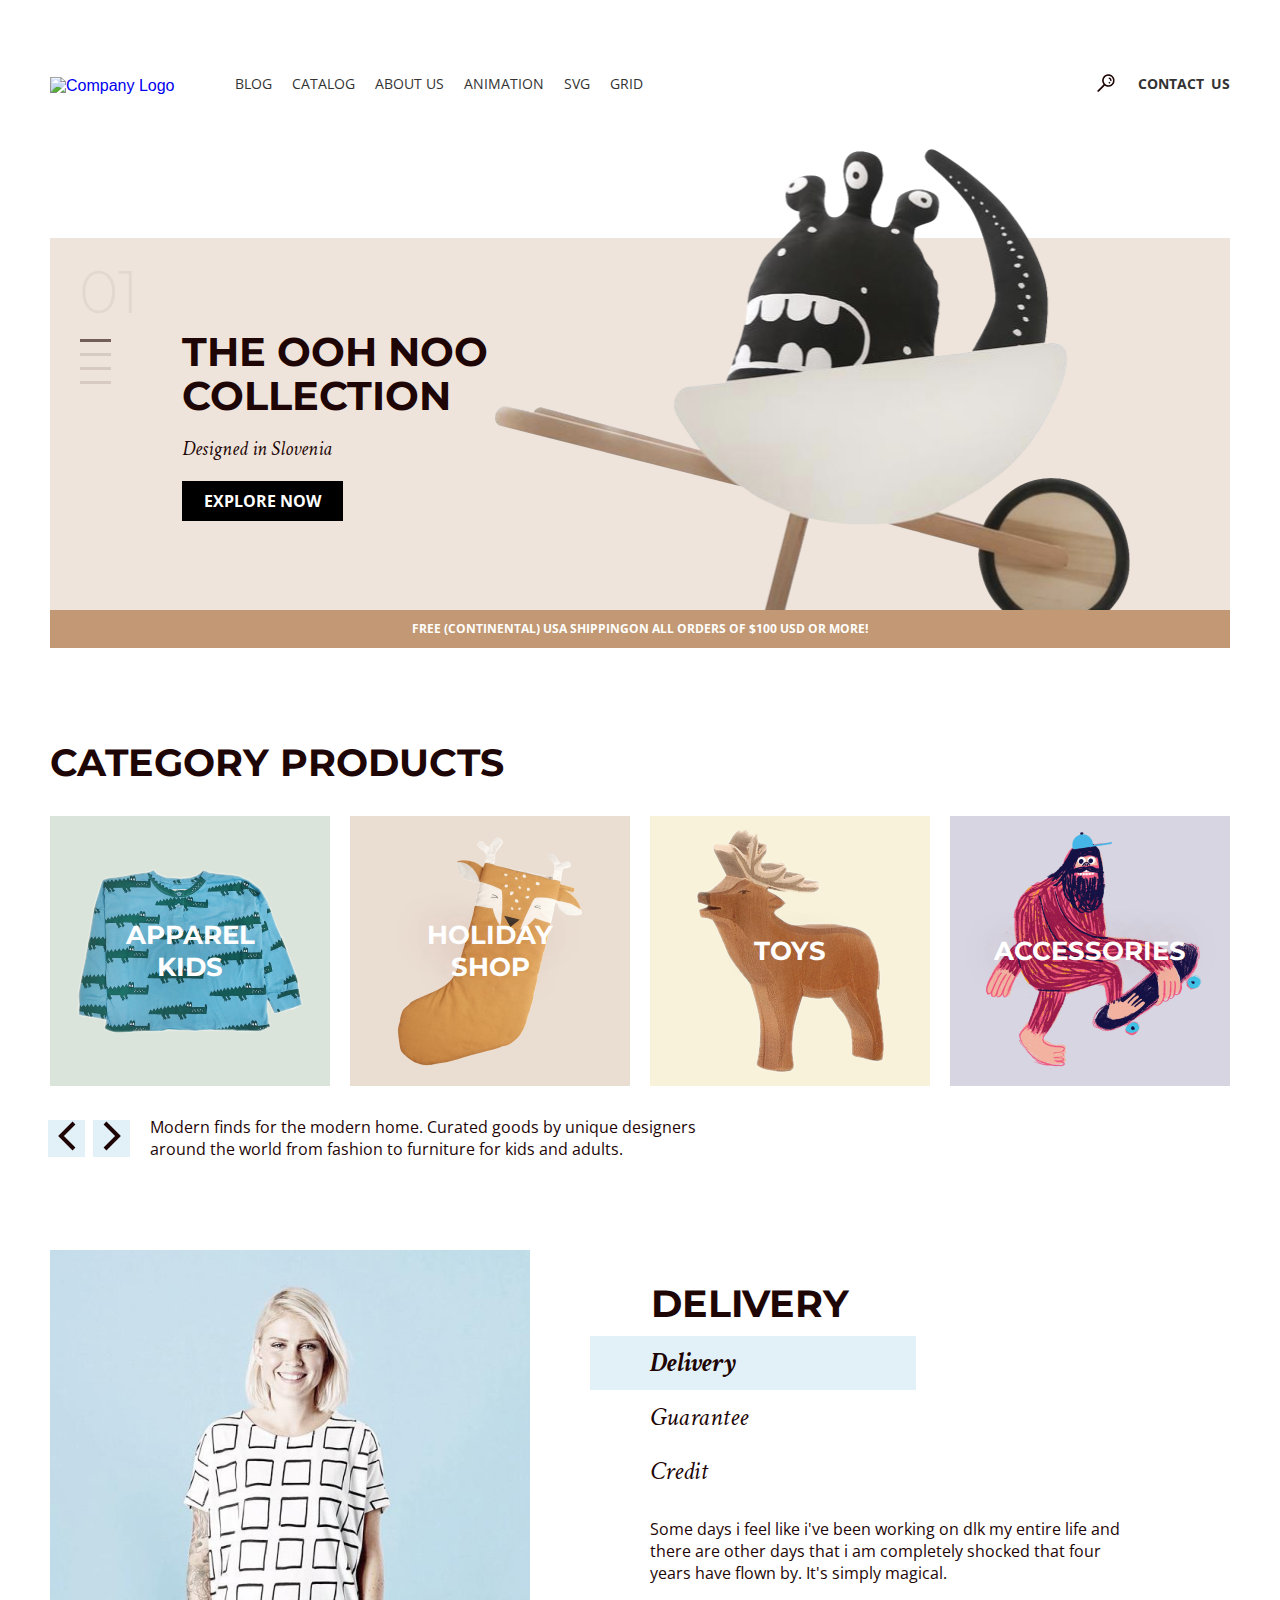
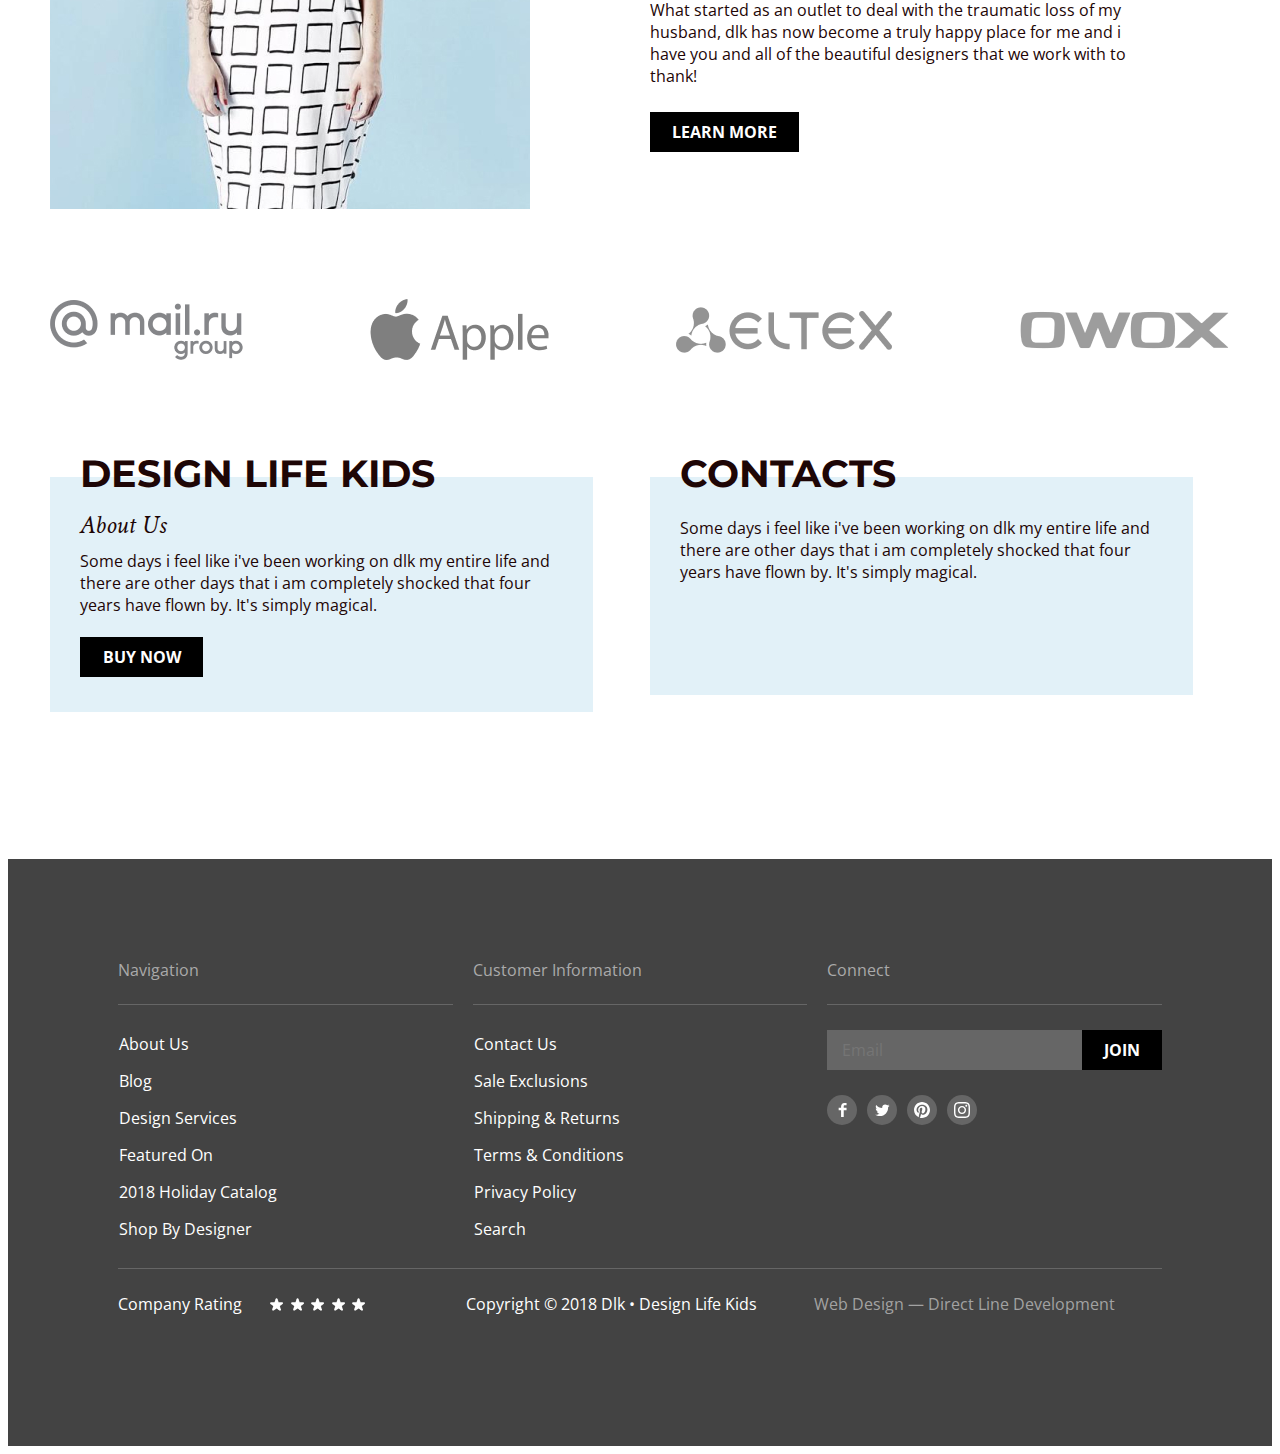
==== index.html @ 20ce5812 "online" ====
<!DOCTYPE html>
<html lang="en">
  <head>
    <meta charset="UTF-8" />
    <meta name="viewport" content="width=device-width, initial-scale=1.0" />
    <link
      href="https://fonts.googleapis.com/css2?family=Crimson+Text:ital,wght@1,400;1,700&family=Montserrat:wght@300;700&family=Open+Sans:wght@400;700&family=Roboto&display=swap"
      rel="stylesheet"
    />
    <link
      rel="stylesheet"
      href="https://necolas.github.io/normalize.css/8.0.1/normalize.css"
    />
    <link rel="stylesheet" href="./common.css" />
    <link rel="stylesheet" href="./style.css" />
    <!-- <link rel="shortcut icon" href="./static/images/favicon.ico" /> -->
    <title>Home</title>
  </head>
  <body>
    <header class="header container">
  <a class="header__logo" href="index.html" aria-label="Company Logo">
      <object type="image/svg+xml" data="images/cat.svg">
        <img src="./static/images/logo.svg" alt="Company Logo">
      </object>
  </a>
  <nav class="header__nav">
    <ul class="header__nav__list">
      <li class="header__list-item">
  <a
    class="header__link @@class"
    href="./pages/blog/index.html"
  >
    blog
  </a>
</li> 
      <li class="header__list-item">
  <a
    class="header__link @@class"
    href="./pages/catalog/index.html"
  >
    catalog
  </a>
</li>
      <li class="header__list-item">
  <a
    class="header__link @@class"
    href="#"
  >
    about us
  </a>
</li>
      <li class="header__list-item">
  <a
    class="header__link @@class"
    href="./pages/animation-scene/index.html"
  >
    animation
  </a>
</li>
      <li class="header__list-item">
  <a
    class="header__link @@class"
    href="./pages/svg-animation/index.html"
  >
    svg
  </a>
</li>
      <li class="header__list-item">
  <a
    class="header__link @@class"
    href="./pages/grid"
  >
    grid
  </a>
</li>
    </ul>
  </nav>  
  <button class="button button_transparent header__link header__burger-button button-open-menu_js">menu</button>
  <div class="mobile-menu">
  <div class="mobile-menu__inner">
  <ul class="mobile-menu__head-list">
    <li class="mobile-menu__head-list__item">
      <a class="mobile-menu__logo" href="./index.html" aria-label="Company Logo">
        <svg width="42" height="22" viewBox="0 0 42 22" fill="none" xmlns="http://www.w3.org/2000/svg">
          <path fill-rule="evenodd" clip-rule="evenodd" d="M0 0H7.60744C13.0705 0 16.9704 5.234 16.9704 10.1689V11.7333C16.9704 16.6681 13.0705 21.9022 7.60744 21.9022H0V0ZM15.8001 10.1689C15.8001 5.71711 12.271 1.17333 7.60744 1.17333H1.17037V20.7289H7.60744C12.271 20.7289 15.8001 16.1851 15.8001 11.7333V10.1689Z" fill="#1E0606"/>
          <path d="M19.5063 0H20.6766V20.8267H26.9186V22H19.5063V0Z" fill="#1E0606"/>
          <path d="M28.4791 0V21.9022H29.6495V11.5852L29.9368 11.2972L40.3571 21.9022H42L30.7644 10.4675L41.2055 0H39.5504L29.6495 9.92589V0H28.4791Z" fill="#1E0606"/>
          </svg>
      </a>
    </li>
      <li class="mobile-menu__head-list__item">
      <button class="button button_transparent mobile-menu__button_search" aria-label="Search" >
        <svg width="13" height="13" viewBox="0 0 13 13" fill="none" xmlns="http://www.w3.org/2000/svg">
          <path d="M8.4678 0C5.9598 0 3.92113 2.068 3.92113 4.59067C3.92113 5.66133 4.2878 6.62934 4.88914 7.42134L0.577137 11.7773C0.327803 12.0413 0.327803 12.452 0.577137 12.7013C0.709137 12.8333 0.870471 12.892 1.0318 12.892C1.2078 12.892 1.36913 12.8333 1.50113 12.7013L5.81314 8.33067C6.56114 8.87334 7.47047 9.18134 8.45314 9.18134C10.9611 9.18134 12.9998 7.11334 12.9998 4.59067C13.0145 2.05333 10.9758 0 8.4678 0ZM8.4678 8.02267C6.60513 8.02267 5.09447 6.48267 5.09447 4.59067C5.09447 2.69867 6.60513 1.15867 8.4678 1.15867C10.3305 1.15867 11.8411 2.69867 11.8411 4.59067C11.8411 6.48267 10.3305 8.02267 8.4678 8.02267ZM10.7411 4.64934C10.7118 4.89867 10.4918 5.08934 10.2425 5.08934C10.2131 5.08934 10.1985 5.08934 10.1691 5.08934C9.89047 5.04534 9.6998 4.796 9.72914 4.51733C9.8318 3.75467 8.98114 3.35867 8.93714 3.344C8.6878 3.22667 8.57047 2.91867 8.6878 2.66934C8.80513 2.42 9.09847 2.30267 9.36247 2.40534C9.42113 2.42 10.9465 3.124 10.7411 4.64934ZM9.67047 5.764C9.77314 5.86667 9.84647 6.02801 9.84647 6.17467C9.84647 6.33601 9.7878 6.48267 9.67047 6.58534C9.5678 6.68801 9.40647 6.76134 9.2598 6.76134C9.11314 6.76134 8.9518 6.70267 8.84914 6.58534C8.74647 6.48267 8.67314 6.32134 8.67314 6.17467C8.67314 6.02801 8.7318 5.86667 8.84914 5.764C8.9518 5.66133 9.11314 5.58801 9.2598 5.58801C9.40647 5.58801 9.55314 5.64667 9.67047 5.764Z" fill="#1E0606"/>
          </svg>
      </button>
    </li>
    </ul>
      <ul class="mobile-menu__nav-list">
        <li class="mobile-menu__nav-list__item">
          <a href="./pages/blog/index.html" class="mobile-menu__link">Blog</a>
        </li>
        <li class="mobile-menu__nav-list__item">
          <a href="./pages/catalog/index.html" class="mobile-menu__link">Catalog</a>
        </li>
        <li class="mobile-menu__nav-list__item">
          <a href="#" class="mobile-menu__link">About us</a>
        </li>
        <li class="mobile-menu__nav-list__item">
          <a href="./pages/animation-scene/index.html" class="mobile-menu__link">Animation</a>
        </li>
        <li class="mobile-menu__nav-list__item">
          <a href="./pages/svg-animation/index.html" class="mobile-menu__link">Svg</a>
        </li>
        <li class="mobile-menu__nav-list__item">
          <a href="./pages/grid/index.html" class="mobile-menu__link">Grid</a>
        </li>
        <li class="mobile-menu__nav-list__item">
          <a href="./pages/contact-us/index.html" class="mobile-menu__link mobile-menu__link_bold">Contact Us</a>
        </li>
      </ul>
      <button
    class="button button_transparent mobile-menu__button-close-menu button-close-menu_js"
  >
    <svg
      width="16"
      height="16"
      viewBox="0 0 16 16"
      fill="none"
      xmlns="http://www.w3.org/2000/svg"
    >
      <path
        fill-rule="evenodd"
        clip-rule="evenodd"
        d="M0.707105 0L0 0.707105L7.07111 7.77821L4.6869e-05 14.8493L0.707151 15.5564L7.77821 8.48532L14.8492 15.5563L15.5563 14.8492L8.48532 7.77821L15.5563 0.707178L14.8492 7.33696e-05L7.77821 7.07111L0.707105 0Z"
        fill="#1E0606"
      />
    </svg>
  </button>
  </div>
</div>

  <ul class="header__contacts">
    <li class="header__list-item">
      <button class="button button_transparent header__button_search" aria-label="Search" >
        <img src="./static/images/search.png" alt="Search"/>
      </button>
    </li>
    <li class="header__list-item">
  <a
    class="header__link header__link_last"
    href="/pages/contact-us"
  >
    contact us
  </a>
</li>
  </ul>
</header>

    <main>
      <section class="poster">
    <div class="container">
      <div class="poster__content">
        <div class="poster__useful">
          <h1 class="poster__useful__title">
            THE OOH NOO COLLECTION
          </h1>
          <p class="poster__useful__text">Designed in Slovenia</p>
          


  <button class="button poster__useful__button button-open_js" value="explore now">explore now</button>





        </div>
        <div class="poster__switch">
          <h2 class="poster__switch__title">
            01
          </h2>
          <ul class="poster__switch__list">
            <li class="poster__switch__list-item">
  <button
    class="poster__switch__button poster__switch__button_active"
    aria-label="First poster"
  ></button>
</li>

            <li class="poster__switch__list-item">
  <button
    class="poster__switch__button @@class"
    aria-label="Second poster"
  ></button>
</li>

            <li class="poster__switch__list-item">
  <button
    class="poster__switch__button @@class"
    aria-label="Third poster"
  ></button>
</li>

            <li class="poster__switch__list-item">
  <button
    class="poster__switch__button @@class"
    aria-label="Fourth poster"
  ></button>
</li>

          </ul>
        </div>
        <picture class="poster__img-transparent">
          <source srcset="./static/images/poster-desktop.png, ./static/images/poster-desktop_2x.png 2x"
                  media="(min-width: 1024px)">
          <source srcset="./static/images/poster-tablet.png"
                  media="(min-width: 580px) and (max-width: 1023px)">
          <source srcset="./static/images/poster-mobile.png"
                  media="(max-width: 579px)">
          <img src="./static/images/poster-desktop.png"
          alt="THE OOH NOO COLLECTION"
          width="635"
          height="461"
          class="poster__img-transparent">
        </picture>
        </div>
    </div>
    <div class="container">
      <div class="poster__bottom">
        <p class="poster__bottom__text">
          FREE (CONTINENTAL) USA SHIPPINGON ALL ORDERS OF $100 USD OR MORE!
        </p>
      </div>
    </div>
  </section>
      <section class="category container">
        <h2 class="category__title">CATEGORY PRODUCTS</h2>
        <div class="category__list-wrapper">
          <ul class="category__list">
            <li class="category__card">
    <a class="category__card__link" href="#1">
      <picture>
        <source srcset="./static/images/apparel-kids.png, ./static/images/apparel-kids_2x.png 2x" media="(min-width: 1024px)">
          <source srcset="./static/images/apparel-kids-tablet.png" media="(min-width: 465px) and (max-width: 1023px)">
          <source srcset="./static/images/apparel-kids-mobile.png" media="(max-width: 464px)">
        <img
          class="category__card__img"
          src="./static/images/apparel-kids.png"
          alt="apparel kids"
          width="280"
          height="270"
        />
      </picture>
      <h3 class="category__card__name">apparel kids</h3>
    </a>
  </li>
            <li class="category__card">
    <a class="category__card__link" href="#2">
      <picture>
        <source srcset="./static/images/holiday-shop.png, ./static/images/holiday-shop_2x.png 2x" media="(min-width: 1024px)">
          <source srcset="./static/images/holiday-shop-tablet.png" media="(min-width: 465px) and (max-width: 1023px)">
          <source srcset="./static/images/holiday-shop-mobile.png" media="(max-width: 464px)">
        <img
          class="category__card__img"
          src="./static/images/holiday-shop.png"
          alt="holiday shop"
          width="280"
          height="270"
        />
      </picture>
      <h3 class="category__card__name">holiday shop</h3>
    </a>
  </li>
            <li class="category__card">
    <a class="category__card__link" href="/pages/toys/">
      <picture>
        <source srcset="./static/images/toys.png, ./static/images/toys_2x.png 2x" media="(min-width: 1024px)">
          <source srcset="./static/images/toys-tablet.png" media="(min-width: 465px) and (max-width: 1023px)">
          <source srcset="./static/images/toys-mobile.png" media="(max-width: 464px)">
        <img
          class="category__card__img"
          src="./static/images/toys.png"
          alt="toys"
          width="280"
          height="270"
        />
      </picture>
      <h3 class="category__card__name">toys</h3>
    </a>
  </li> <li class="category__card">
    <a class="category__card__link" href="#4">
      <picture>
        <source srcset="./static/images/accessories.png, ./static/images/accessories_2x.png 2x" media="(min-width: 1024px)">
          <source srcset="./static/images/accessories-tablet.png" media="(min-width: 465px) and (max-width: 1023px)">
          <source srcset="./static/images/accessories-mobile.png" media="(max-width: 464px)">
        <img
          class="category__card__img"
          src="./static/images/accessories.png"
          alt="accessories"
          width="280"
          height="270"
        />
      </picture>
      <h3 class="category__card__name">accessories</h3>
    </a>
  </li>          
          </ul>
        </div>
        <div class="category__bottom">          
          <button
            class="button button_transparent category__bottom__button"
            aria-label="Previous categories"
          >
            <svg
              width="18"
              height="30"
              viewBox="0 0 18 30"
              fill="none"
              xmlns="http://www.w3.org/2000/svg"
            >
              <path d="M16 2L3 15L16 28" stroke="#1E0606" stroke-width="4" />
            </svg>
          </button>
          <button
            class="button button_transparent category__bottom__button"
            aria-label="Next categories"
          >
            <svg
              class="svg-rotate"
              width="18"
              height="30"
              viewBox="0 0 18 30"
              fill="none"
              xmlns="http://www.w3.org/2000/svg"
            >
              <path d="M16 2L3 15L16 28" stroke="#1E0606" stroke-width="4" />
            </svg>
          </button>
          <p class="category__bottom__description">
            Modern finds for the modern home. Curated goods by unique designers
            around the world from fashion to furniture for kids and adults.
          </p>
        </div>
      </section>
      <section class="useful container">
    <h2 class="useful__title hidden">
      USEFUL CONTENT BLOCK
    </h2>
    <picture class="useful__img">
      <source srcset="./static/images/delivery.jpg, ./static/images/delivery_2x.jpg 2x"
              media="(min-width: 1024px)">
      <source srcset="./static/images/delivery-tablet.jpg"
              media="(min-width: 768px) and (max-width: 1023px)">
      <source srcset="./static/images/delivery-mobile.jpg"
              media="(max-width: 767px)">
      <img src="./static/images/delivery.jpg"
      alt="useful"
      width="480"
      height="559"
      class="useful__img">
    </picture>
    <div class="useful__content">
      <h3 class="useful__content__title">
        Delivery
      </h3>
      <ul class="useful__content__list">
        <li class="useful__content__list-point">
          


  <button class="button useful__content__button useful__content__button_active" value="delivery">delivery</button>





        </li>
        <li class="useful__content__list-point">
          


  <button class="button useful__content__button" value="guarantee">guarantee</button>





        </li>
        <li class="useful__content__list-point">
          


  <button class="button useful__content__button" value="credit">credit</button>





        </li>
      </ul>
      <p class="useful__content__text">
        Some days i feel like i've been working on dlk my entire life and
        there are other days that i am completely shocked that four years
        have flown by. It's simply magical.
      </p>
      <p class="useful__content__text">
        What started as an outlet to deal with the traumatic loss of my
        husband, dlk has now become a truly happy place for me and i have
        you and all of the beautiful designers that we work with to thank!
      </p>
      
  <a class="button useful__button" href="#">learn more</a>







    </div>
  </section>
      <section class="partners container">
  <h2 class="partners__title hidden">Partners</h2>
  <ul class="partners__list">
      <li class="partners__list__item">
  <a class="partners__link" href="#"
    ><img
      class="mail"
      src="./static/images/mail.png"
      alt="Mail.ru"
      width="193"
      height="60"
      aria-label="Our partner is Mail.ru"
  /></a>
</li>

      <li class="partners__list__item">
  <a class="partners__link" href="#"
    ><img
      class="apple"
      src="./static/images/apple.png"
      alt="Apple"
      width="179"
      height="61"
      aria-label="Our partner is Apple"
  /></a>
</li>

      <li class="partners__list__item">
  <a class="partners__link" href="#"
    ><img
      class="eltex"
      src="./static/images/eltex.png"
      alt="ELTEX"
      width="216"
      height="46"
      aria-label="Our partner is ELTEX"
  /></a>
</li>

      <li class="partners__list__item">
  <a class="partners__link" href="#"
    ><img
      class="owox"
      src="./static/images/owox.png"
      alt="OWOX"
      width="211"
      height="40"
      aria-label="Our partner is OWOX"
  /></a>
</li>

  </ul>
</section>

      <div class="article-content container">
        <article class="article article-content__point">
          <h2 class="article__title">DESIGN LIFE KIDS</h2>
          <h3 class="article__second-title">About Us</h3>
          <p class="article__description">
            Some days i feel like i've been working on dlk my entire life and
            there are other days that i am completely shocked that four years have
            flown by. It's simply magical.
          </p>
          
  <a class="button article__button" href="#">buy now</a>







        </article>
        <section class="contacts article-content__point">
          <h2 class="contacts__title">CONTACTS</h2>
          <p class="contacts__description">
            Some days i feel like i've been working on dlk my entire life and
            there are other days that i am completely shocked that four years have
            flown by. It's simply magical.
          </p>
          <div class="map">
            <iframe
              class="map__content"
              src="https://www.google.com/maps/embed?pb=!1m14!1m8!1m3!1d6307.35918005307!2d-122.41793094908978!3d37.77411045351795!3m2!1i1024!2i768!4f13.1!3m3!1m2!1s0x8085809be90f0637%3A0xd558ef250f4addf9!2sBill%20Graham%20Civic%20Auditorium!5e0!3m2!1sen!2sru!4v1594990937935!5m2!1sen!2sru"
              width="483"
              height="196"
              allowfullscreen=""
              aria-hidden="false"
              tabindex="0"
            ></iframe>
          </div>
        </section>
      </div>
      <div class="modal modal_js"> 
        <form class="modal__window" action="./pages/contact-us/index.html">
<div class="form-row">
  <div class="form-cell-100">
    <label class="input">
      <input class="input__input input_js" type="text" name="name" />
      <span class="input__label">Name</span>
    </label>
  </div>
  <div class="form-cell-50">
    <label class="input">
      <input class="input__input" type="tel" name="phone" />
      <span class="input__label">Phone</span>
    </label>
  </div>
  <div class="form-cell-50">
    <label class="input">
      <input class="input__input" type="email" name="email" />
      <span class="input__label">E-mail</span>
    </label>
  </div>
  <label class="input">
    <textarea
      class="input__textarea"
      name="message"
      cols="70"
      rows="10"
    ></textarea>
    <span class="input__label">Message</span>
  </label>
  <label class="checkbox">
    <input
      class="checkbox__input checkbox_js hidden"
      type="checkbox"
      name="agreement"
      value="agreement"
      onchange="document.querySelector('.button_agree_js').disabled = !this.checked;"
    />
    <span class="checkbox__label checkbox__label_modal"
      >By clicking on the button, you consent to the processing of your personal
      data</span
    >
  </label>
  






  <button class="button contact-us__form-button button_agree_js" type="submit" disabled>submit</button>

</div>
<button
          class="button-close button-close_js"
          type="button"
          aria-label="exit"
        >
        <svg width="15" height="15" viewBox="0 0 15 15" fill="none" xmlns="http://www.w3.org/2000/svg">
          <path d="M2.21902 14.6113C1.70029 15.1295 0.893368 15.1295 0.374636 14.6113C0.11527 14.3522 -6.13512e-07 14.0355 -5.9841e-07 13.69C-5.83308e-07 13.3445 0.11527 13.0278 0.374636 12.7687L5.64841 7.5L0.374637 2.23127C0.115271 1.97215 -7.23629e-08 1.65547 -5.72611e-08 1.30998C-4.21593e-08 0.964491 0.115271 0.647806 0.374637 0.388689C0.893369 -0.129545 1.70029 -0.129545 2.21902 0.388689L7.4928 5.65738L12.7666 0.38869C13.2853 -0.129545 14.0922 -0.129545 14.611 0.38869C15.1297 0.906924 15.1297 1.71304 14.611 2.23127L9.33718 7.5L14.611 12.7687C15.1297 13.287 15.1297 14.0931 14.611 14.6113C14.0922 15.1295 13.2853 15.1295 12.7666 14.6113L7.4928 9.34258L2.21902 14.6113Z" fill="white"/>
          </svg>
        </button>
      </form>

      </div>
    </main>
    <footer class="footer">
  <div class="footer__content">
    <section class="footer__nav">
      <h2 class="footer__title">Navigation</h2>
      <ul class="footer__nav-list">
        <li class="footer__list-item @@list-class">
  <a class="footer__link @@class" href="#">about us</a>
</li>
        <li class="footer__list-item @@list-class">
  <a class="footer__link @@class" href="/pages/blog">blog</a>
</li>
        <li class="footer__list-item @@list-class">
  <a class="footer__link @@class" href="#">design services</a>
</li>
        <li class="footer__list-item @@list-class">
  <a class="footer__link @@class" href="#">featured on</a>
</li>
        <li class="footer__list-item @@list-class">
  <a class="footer__link @@class" href="#">2018 holiday catalog</a>
</li>
        <li class="footer__list-item @@list-class">
  <a class="footer__link @@class" href="#">shop by designer</a>
</li>        
      </ul>
    </section>
    <section class="footer__customer">
      <h2 class="footer__title">Customer Information</h2>
      <ul class="footer__customer-list">
        <li class="footer__list-item @@list-class">
  <a class="footer__link @@class" href="/pages/contact-us">Contact Us</a>
</li>
        <li class="footer__list-item @@list-class">
  <a class="footer__link @@class" href="#">Sale Exclusions</a>
</li>
        <li class="footer__list-item @@list-class">
  <a class="footer__link @@class" href="#">Shipping & Returns</a>
</li>
        <li class="footer__list-item @@list-class">
  <a class="footer__link @@class" href="#">Terms & Conditions</a>
</li>
        <li class="footer__list-item @@list-class">
  <a class="footer__link @@class" href="#">Privacy Policy</a>
</li>
        <li class="footer__list-item @@list-class">
  <a class="footer__link @@class" href="#">Search</a>
</li>
      </ul>
    </section>
    <section class="footer__contact">
      <h2 class="footer__title">Connect</h2>
      <form class="footer__contact__form">
        <input
          type="email"
          name="email"
          class="footer__contact__form-email"
          placeholder="Email"
        />
        


  <button class="button footer__button" value="join">join</button>




        
      </form>
      <ul class="footer__contact__list">
        <li class="footer__contact__list-item">
  <a class="footer__contact__link" href="#" aria-label="link to facebook">
    <img
      class="footer__contact__link-img"
      src="./static/images/facebook.svg"
      alt="facebook"
      width="9"
      height="16"
  /></a>
</li>
        <li class="footer__contact__list-item">
  <a class="footer__contact__link" href="#" aria-label="link to twitter">
    <img
      class="footer__contact__link-img"
      src="./static/images/twitter.svg"
      alt="twitter"
      width="15"
      height="13"
  /></a>
</li>
        <li class="footer__contact__list-item">
  <a class="footer__contact__link" href="#" aria-label="link to pinterest">
    <img
      class="footer__contact__link-img"
      src="./static/images/pinterest.svg"
      alt="pinterest"
      width="16"
      height="16"
  /></a>
</li>
        <li class="footer__contact__list-item">
  <a class="footer__contact__link" href="#" aria-label="link to instagram">
    <img
      class="footer__contact__link-img"
      src="./static/images/instagram.svg"
      alt="instagram"
      width="16"
      height="16"
  /></a>
</li>
      </ul>
    </section>
  </div>
  <section class="footer__additional">
    <h2 class="footer__additional-title hidden">additional links</h2>
    <ul class="footer__additional__list ">
      <li class="footer__additional__list-item">
        <div class="footer__rating">
      <ol class="footer__rating__list">
        <li class="footer__rating__list-title">
          <a class="footer__link" href="#">Company Rating</a>
        </li>
        <li class="footer__rating__list-item" >
          <button class="button button_transparent footer__rating__button">
            <img
              src="./static/images/star.png"
              alt="One star"
              width="14"
              height="13"
              aria-label="One star"
            />
          </button>
        </li>
        <li class="footer__rating__list-item" >
          <button class="button button_transparent footer__rating__button">
            <img
              src="./static/images/star.png"
              alt="Two star"
              width="14"
              height="13"
              aria-label="Two star"
            />
          </button>
        </li>
        <li class="footer__rating__list-item">
          <button class="button button_transparent footer__rating__button">
            <img
              src="./static/images/star.png"
              alt="Three star"
              width="14"
              height="13"
              aria-label="Three star"
            />
          </button>
        </li>
        <li class="footer__rating__list-item">
          <button class="button button_transparent footer__rating__button">
            <img
              src="./static/images/star.png"
              alt="Four star"
              width="14"
              height="13"
              aria-label="Four star"
            />
          </button>
        </li>
        <li class="footer__rating__list-item">
          <button class="button button_transparent footer__rating__button">
            <img
              src="./static/images/star.png"
              alt="Five star"
              width="14"
              height="13"
              aria-label="Five star"
            />
          </button>
        </li>
      </ol>
        </div>
      </li>
      <li class="footer__list-item footer__additional__list-item">
  <a class="footer__link @@class" href="#">Copyright © 2018 Dlk • Design Life Kids</a>
</li>
      <li class="footer__list-item footer__additional__list-item">
  <a class="footer__link footer__link_gray" href="#">Web Design — Direct Line Development</a>
</li>
    </ul>
  </section>
</footer>


    <script src="./main.js"></script>
    <script src="./static/images/mobile-menu.js"></script>
  </body>
</html>
---- common.css ----
body{font-family:Lato,sans-serif}a{text-decoration:none}h1,h2,h3,h4,h5,h6,p{margin:0}html{box-sizing:border-box}*,::after,::before{box-sizing:inherit}img{max-width:100%}.container{max-width:1200px;padding:0 10px;margin-left:auto;margin-right:auto}@media (min-width:1024px) and (max-width:1199px){.container{max-width:900px}}@media (min-width:768px) and (max-width:1023px){.container{max-width:668px}}@media (min-width:580px) and (max-width:767px){.container{max-width:568px}}@media (max-width:579px){.container{max-width:100%;padding:0}}.hidden{position:absolute!important;clip:rect(1px 1px 1px 1px);clip:rect(1px,1px,1px,1px);padding:0!important;border:0!important;height:1px!important;width:1px!important;overflow:hidden}.svg-rotate{transform:rotate(180deg)}.button{font-family:"Open Sans";font-style:normal;font-weight:700;font-size:16px;line-height:22px;padding:9px 22px;text-align:center;text-transform:uppercase;display:block;border:none;outline:0;cursor:pointer;transition:background-color .3s ease-in-out,opacity .3s ease-in-out;color:#fff;background-color:#000}@media (max-width:767px){.button{font-size:14px;line-height:19px;padding:8px 20px}}.button:focus,.button:hover{background-color:#c29974}.button:active{background-color:#cfaf91}.button:disabled{color:#e1e1e1;background-color:#c1c1c1;cursor:default}.button_transparent{background:0 0;padding:0}.button_transparent:focus,.button_transparent:hover{opacity:.5;background:0 0}.button_transparent:active{opacity:.2;background:0 0}.header{position:relative;display:flex;flex-wrap:wrap;align-items:center;padding-top:46px;padding-right:10px;margin-bottom:50px}@media (max-width:1023px){.header{justify-content:space-between}}@media (min-width:768px) and (max-width:1023px){.header{padding-top:21px;padding-right:9px}.header__logo{width:62px}}.header__logo{margin-top:4px;outline:0;transition:opacity .3s ease-in-out}.header__logo:focus,.header__logo:hover{opacity:.5}.header__logo:active{opacity:.2}@media (max-width:767px){.header{padding-top:7px;padding-left:30px;padding-right:18px;margin-bottom:23px}.header__logo{width:42px}.header__button_search{width:12px}}.header__nav{display:flex;flex-wrap:wrap;max-width:690px;margin-top:0;margin-left:60px;margin-bottom:0;color:#1e0606}@media (max-width:1023px){.header__nav{display:none}}.header__nav__list{padding-left:0;display:flex;flex-wrap:wrap;list-style-type:none;margin-top:0;margin-bottom:0}.header__contacts{padding-left:0;margin-left:auto;display:flex;flex-wrap:wrap;align-items:center;font-weight:700;list-style-type:none}.header__button_search{margin-top:4px;margin-right:23px}@media (max-width:1023px){.header__contacts{margin-left:0}.header__button_search{margin-right:0;margin-top:6px}}.header__link{display:block;margin-right:20px;font-family:"Open Sans";font-weight:400;text-transform:uppercase;font-size:14px;line-height:19px;margin-top:0;margin-bottom:0;text-align:center;transition:opacity .3s ease-in-out;outline:0;color:#333}.header__link_last{margin:-1px 0 0;padding:0;word-spacing:3px;font-weight:700}.header__link:focus,.header__link:hover{opacity:.5}.header__link:active{opacity:.2}.header__burger-button{width:40px;position:absolute;left:calc(50% - 20px)}@media (min-width:1024px){.header__burger-button{display:none}}.footer{background-color:#434343;padding:100px 0}@media (max-width:1023px){.header__link_last{display:none}.footer{padding:80px 0}}@media (max-width:767px){.header__burger-button{left:44%}.footer{padding:70px 0}}.footer__content{max-width:1400px;margin:0 auto;padding:0 110px;display:flex;position:relative;align-items:flex-start;width:100%}@media (min-width:768px) and (max-width:1023px){.footer__content{padding:0 60px}}@media (max-width:767px){.footer__content{padding:0 21px;flex-wrap:wrap}}.footer__title{font-family:"Open Sans";font-style:normal;font-weight:400;font-size:16px;line-height:22px;color:#aaa;margin-top:0;margin-bottom:25px;width:100%;padding-bottom:23px;border-bottom:1px solid #666}@media (max-width:767px){.footer__title{padding-bottom:20px;margin-bottom:17px}}.footer__link{display:block;font-family:"Open Sans";font-style:normal;font-weight:400;text-transform:capitalize;font-size:16px;line-height:22px;color:#fff;margin-bottom:15px;margin-top:0;transition:opacity .3s ease-in-out;outline:0}.footer__link:focus,.footer__link:hover{opacity:.5}.footer__link:active{opacity:.2}.footer__link_gray{color:#a2a2a2;opacity:1;transition:opacity .3s ease-in-out,text-decoration-line .3s ease-in-out,-webkit-text-decoration-line .3s ease-in-out}.footer__link_gray:active,.footer__link_gray:focus,.footer__link_gray:hover{-webkit-text-decoration-line:underline;text-decoration-line:underline;opacity:1;color:#fff}.footer__nav{width:100%;min-width:202px;max-width:380px;display:flex;flex-wrap:wrap;flex-direction:column;justify-content:center;align-items:start;margin-right:20px}.footer__nav-list{padding:0;margin:3px 0 0 1px;list-style-type:none}@media (max-width:767px){.footer__link{font-size:14px;line-height:19px}.footer__nav{min-width:100%;max-width:100%;align-items:stretch}.footer__nav-list{display:flex;flex-wrap:wrap;flex-direction:column;max-height:130px;margin-bottom:30px;width:100%}.footer__nav-list>:nth-child(1n+4){width:160px;align-self:flex-end}}@media (max-width:351px){.footer__nav-list{max-height:none}}.footer__customer{width:100%;min-width:202px;max-width:380px;display:flex;flex-direction:column;justify-content:center;align-items:start;margin-right:20px}.footer__customer-list{padding:0;margin:3px 0 0 1px;list-style-type:none}@media (max-width:767px){.footer__customer{min-width:100%;max-width:100%;align-items:stretch;min-width:100%;max-width:100%}.footer__customer-list{display:flex;flex-wrap:wrap;flex-direction:column;max-height:110px;margin-bottom:45px;width:100%}.footer__customer-list>:nth-child(1n+4){width:160px;align-self:flex-end}}@media (max-width:351px){.footer__customer-list{max-height:none}}.footer__contact{width:100%;min-width:202px;max-width:380px;display:flex;flex-direction:column;justify-content:center;align-items:start}.footer__contact__list{padding:0;margin:0;display:flex;flex-wrap:wrap;list-style-type:none}.footer__contact__list-item{height:30px;width:30px;margin-right:10px;padding:0;background-color:#666;border-radius:15px}@media (max-width:767px){.footer__contact{min-width:100%;max-width:100%}.footer__contact>.footer__title{margin-bottom:25px;padding-bottom:23px}.footer__contact__list-item{height:28px;width:28px;margin-right:15px}}.footer__contact__link{display:flex;width:100%;height:100%;line-height:0;outline:0;transition:opacity .3s ease-in-out}.footer__contact__link-img{margin:auto}.footer__contact__link:focus,.footer__contact__link:hover{opacity:.5}.footer__contact__link:active{opacity:.2}.footer__contact__form{display:flex;margin-bottom:25px;width:100%}.footer__contact__form-email{font-family:Open Sans;font-weight:400;font-style:normal;line-height:22px;font-size:16px;width:100%;max-width:299px;padding:9px 15px;margin-right:0;outline:0;border:none;color:#ebebeb;background-color:#666}@media (max-width:767px){.footer__contact__form{margin-bottom:22px}.footer__contact__form-email{font-size:14px;line-height:19px;padding:9.5px 15px}}.footer__button{margin:0;width:81px}.footer__additional{max-width:1400px;margin:0 auto;padding:0 110px;display:flex;flex-wrap:wrap;position:relative;align-items:flex-start;justify-content:space-between;width:100%}@media (min-width:768px) and (max-width:1023px){.footer__additional{padding:0 60px}}@media (max-width:767px){.footer__additional{padding:0 21px}}.footer__additional__list{display:flex;justify-content:space-between;padding-top:24px;margin-top:13px;list-style-type:none;padding-left:0;width:100%;border-top:1px solid #666}@media (min-width:768px) and (max-width:1023px){.footer__additional__list{margin-top:25px}}.footer__additional__list-item{display:block;max-width:380px;width:100%;margin-bottom:0}@media (max-width:1199px){.footer__additional__list{flex-wrap:wrap;padding-right:14px}.footer__additional__list-item:first-child{max-width:100%}}@media (min-width:768px) and (max-width:1199px){.footer__additional__list-item{max-width:300px}}@media (max-width:767px){.footer__additional__list{margin-top:59px}.footer__additional__list-item>.footer__link,.footer__rating__list-title>.footer__link{font-size:16px;line-height:22px}}.footer__rating__list{padding:0;margin:0;display:flex;list-style-type:none}.footer__rating__list-title{margin-right:28px}.footer__rating__list-item{padding:0;margin-right:6.5px;box-sizing:border-box}.footer__rating__button{display:block;border:none;cursor:pointer;padding:0;margin-top:1px;margin-right:0;text-align:center}.category__card__link{position:relative;height:100%;width:100%;display:flex;justify-content:center;align-items:center;outline:0}.category__card__link[href="#1"]{background-color:#dbe4db}.category__card__link[href="#2"]{background-color:rgba(186,142,107,.3)}.category__card__link[href="/pages/toys/"]{background-color:#f8f2da}.category__card__link[href="#4"]{background-color:rgba(9,3,79,.17)}.category__card__link[href="#5"]{background-color:rgba(207,68,111,.25)}.category__card__link[href="#6"]{background-color:rgba(125,151,218,.2)}.category__card__link:focus>.category-card__name,.category__card__link:hover>.category-card__name{-webkit-text-decoration-line:underline;text-decoration-line:underline}.category__card__link:active>.category-card__name{-webkit-text-decoration-line:underline;text-decoration-line:underline;opacity:.5}.category__card__img{position:absolute;left:0;top:0;width:100%;height:100%}.category__card__name{z-index:0;font-family:Montserrat;font-style:normal;font-weight:700;max-width:192px;font-size:26px;line-height:32px;text-align:center;text-transform:uppercase;color:#fff;text-shadow:0 0 40px rgba(147,3,3,.25);transition:text-decoration-line .3s ease-in-out;transition:text-decoration-line .3s ease-in-out,-webkit-text-decoration-line .3s ease-in-out}.product-card{padding:0 10px;display:block;margin:5px -10px 40px;width:33.33%;max-width:400px}@media (min-width:1024px) and (max-width:1199px){.product-card{max-width:360px}}@media (min-width:768px) and (max-width:1023px){.product-card{max-width:223px;margin:5px -6px 25px}}@media (max-width:767px){.product-card{width:50%;max-width:180px;margin-bottom:1px}}@media (max-width:322px){.product-card{width:100%}}.product-card__link{position:relative;height:385px;width:100%;display:flex;justify-content:center;align-items:center;outline:0}@media (min-width:1024px) and (max-width:1199px){.product-card__link{height:300px}}@media (min-width:768px) and (max-width:1023px){.product-card__link{height:211px}}@media (max-width:767px){.product-card__link{height:167px}}.product-card__link__img{position:absolute;left:auto;top:auto;width:100%;max-width:380px;height:385px}@media (min-width:1024px) and (max-width:1199px){.product-card__link__img{max-width:340px;height:320px}}@media (min-width:768px) and (max-width:1023px){.product-card__link__img{max-width:223px;height:211px}}.product-card__link:focus>.product-card__modal,.product-card__link:hover>.product-card__modal{opacity:.9}.product-card__link:active>.product-card__modal{opacity:.67}.product-card__modal{opacity:0;width:207px;min-height:207px;display:flex;justify-content:center;align-items:center;transition:opacity .3s ease-in-out;background-color:#e5eaf8}@media (min-width:1024px) and (max-width:1199px){.product-card__modal{width:170px;min-height:170px}}@media (min-width:768px) and (max-width:1023px){.product-card__modal{width:120px;min-height:120px}}.product-card__modal__text{font-family:Montserrat;font-style:normal;font-weight:700;font-size:26px;line-height:29px;text-transform:uppercase;color:#1e0606;text-shadow:0 0 40px rgba(147,3,3,.25)}@media (min-width:1024px) and (max-width:1199px){.product-card__modal__text{font-size:20px;line-height:24px}}@media (min-width:768px) and (max-width:1023px){.product-card__modal__text{font-size:16px;line-height:19px}}@media (max-width:767px){.product-card__link__img{max-width:180px;height:167px}.product-card__modal{width:100px;min-height:100px}.product-card__modal__text{font-size:14px;line-height:16px}}.product-card__title{font-family:"Open Sans";font-style:normal;font-weight:400;font-size:14px;line-height:19px;text-align:center;margin:30px auto 15px;color:#1e0606}@media (min-width:768px) and (max-width:1023px){.product-card__title{font-size:12px;line-height:16px;margin:15px auto 4px}}@media (max-width:767px){.product-card__title{font-size:12px;line-height:16px;margin:19px auto 15px}}.product-card__price{font-family:"Open Sans";font-style:normal;font-weight:700;font-size:16px;line-height:22px;text-align:center;display:block;padding:1px 0;color:#1e0606}@media (min-width:768px) and (max-width:1023px){.product-card__price{font-size:14px;line-height:19px}}.partners{margin-bottom:50px}@media (max-width:767px){.product-card__price{font-size:12px;line-height:16px}.partners{padding:0 20px 0 10px}.partners__list__item{margin:0 auto 26px;width:150px}}.partners__list{display:flex;flex-wrap:wrap;justify-content:space-between;list-style-type:none;padding:0;align-items:center}.partners__link{outline:0;transition:opacity .3s ease-in-out}.partners__link:focus,.partners__link:hover{opacity:.5}.partners__link:active{opacity:.2}@media (min-width:768px) and (max-width:1023px){.mail{width:106px;height:33px}}@media (max-width:767px){.mail{width:131px;height:42px}}@media (min-width:768px) and (max-width:1023px){.apple{width:98px;height:33.5px}}@media (max-width:767px){.apple{width:109px;height:38px}}@media (min-width:768px) and (max-width:1023px){.eltex{width:118.5px;height:25px}}@media (max-width:767px){.eltex{width:149px;height:32px}}@media (min-width:768px) and (max-width:1023px){.owox{width:115.8px;height:22px}}.poster{margin-top:-14px;overflow:hidden}.poster__content{display:flex;flex-wrap:wrap;position:relative;padding-top:106px;padding-left:29px;padding-bottom:89px;background:linear-gradient(to bottom,#fff 89px,#eee4db 0,#eee4db 372px)}@media (max-width:1199px){.poster__content{background:#eee4db}}@media (min-width:1024px) and (max-width:1199px){.poster__content{padding-top:14px;padding-left:0;padding-bottom:70px}}@media (min-width:768px) and (max-width:1023px){.poster{margin-top:-30px}.poster__content{padding-top:17px;padding-left:0;padding-bottom:102px}}@media (max-width:767px){.owox{width:143px;height:26px}.poster__content{width:100%;padding:21px 1px 189px 0}}.poster__useful{z-index:1;order:2;margin:50px 0 0 43px;padding:0}@media (min-width:768px) and (max-width:1023px){.poster__useful{margin-top:37px;margin-left:12px}}@media (max-width:767px){.poster__useful{order:1;margin-top:38px;margin-left:20px}}.poster__useful__title{font-family:Montserrat;font-style:normal;font-weight:700;font-size:40px;line-height:44px;margin-top:25px;margin-bottom:18px;max-width:307px;color:#1e0606}@media (max-width:767px){.poster__useful__title{font-size:36px;line-height:40px;margin-bottom:0;max-width:276px}}@media (max-width:364px){.poster__useful__title{font-size:26px;line-height:30px;margin:0;max-width:210px}}.poster__useful__text{margin:19px 0 10px;font-family:"Crimson Text";font-style:italic;font-weight:400;font-size:20px;line-height:25px;max-width:152px;color:#1e0606}@media (max-width:767px){.poster__useful__text{margin-top:13px;letter-spacing:-1px}}.poster__useful__button{margin-top:19px;margin-right:auto;width:161px}.poster__switch{order:1;padding:0}@media (max-width:767px){.poster__useful__button{margin-top:12px;width:auto}.poster__switch{order:2;margin-left:auto;padding-right:5px}}.poster__switch__title{display:block;font-family:Montserrat;font-style:normal;font-weight:300;font-size:60px;line-height:73px;color:rgba(30,6,6,.05);margin:0}.poster__switch__list{display:block;list-style-type:none;padding-left:0;margin:11px 1px}@media (min-width:768px) and (max-width:1023px){.poster__switch__list{margin:4px 0}}@media (max-width:767px){.poster__switch__list{width:27px;margin:8px 0 0 auto}}.poster__switch__button{display:block;border:none;cursor:pointer;outline:0;height:3px;width:31px;margin-bottom:11px;transition:background-color .3s ease-in-out,opacity .3s ease-in-out;background-color:#d6cac2}@media (max-width:1023px){.poster__switch__title{font-size:48px;line-height:59px}.poster__switch__button{height:2.67px;width:27px;margin-bottom:9.78px}}.poster__switch__button:focus,.poster__switch__button:hover,.poster__switch__button_active{background-color:#725f5b}.poster__switch__button:active{opacity:.5}.poster__img-transparent{order:3;position:relative;right:-3px;bottom:53px}@media (min-width:1200px){.poster__img-transparent{margin-bottom:-195px}}@media (min-width:580px) and (max-width:1199px){.poster__img-transparent{max-width:385px;max-height:286px}}@media (min-width:1024px) and (max-width:1199px){.poster__img-transparent{bottom:-35px;right:-20px}}@media (min-width:580px) and (max-width:1023px){.poster__img-transparent{position:absolute;right:4px;bottom:0}}.poster__bottom{margin-bottom:10px;padding:11px 10px;display:flex;justify-content:center;align-items:center;background-color:#c29974}@media (max-width:579px){.poster__img-transparent{position:absolute;max-width:292px;max-height:226px;right:-8px;bottom:0}.poster__bottom{padding:11px 1px 10px 15px}}.poster__bottom__text{display:block;font-family:"Open Sans";font-style:normal;font-weight:700;font-size:12px;line-height:16px;text-transform:uppercase;text-align:center;color:#fff}.useful{display:flex;margin-top:90px;margin-bottom:90px}@media (min-width:768px) and (max-width:1023px){.useful{margin-top:61px;margin-bottom:60px}}.useful__img{width:100%;height:100%}@media (min-width:1024px){.useful__img{max-width:480px;max-height:559px}}@media (min-width:768px) and (max-width:1023px){.useful__img{max-width:258px;max-height:512px}}.useful__content{padding:31px 0 0 60px}@media (min-width:768px) and (max-width:1023px){.useful__content{padding:30px 0 0 36px}}@media (max-width:767px){.useful{flex-direction:column;margin-top:82px;margin-bottom:80px}.useful__img{max-width:335px;max-height:357px;margin:0 auto}.useful__content{padding:20px 0 0}}.useful__content__title{font-family:Montserrat;font-style:normal;font-weight:700;font-size:38px;line-height:46px;padding-left:61px;padding-top:0;margin-top:0;margin-bottom:9px;text-transform:uppercase;color:#1e0606}@media (min-width:768px) and (max-width:1023px){.useful__content__title{font-size:36px;line-height:44px;padding-left:20px;margin-bottom:5px}}@media (max-width:767px){.useful__content__title{font-size:24px;line-height:29px;padding-left:20px}}.useful__content__list{list-style-type:none;padding-left:0;margin-top:5px;margin-bottom:20px}@media (min-width:768px) and (max-width:1023px){.useful__content__list{margin-top:0;margin-bottom:0}}@media (max-width:767px){.useful__content__list{font-size:24px;line-height:29px;margin-top:22px;margin-bottom:10px}}.useful__content__button{display:block;border:none;cursor:pointer;outline:0;font-family:"Crimson Text";font-style:italic;font-weight:400;font-size:26px;line-height:32px;width:100%;max-width:326px;margin:0;text-align:start;text-transform:capitalize;padding:11px 0 11px 60px;color:#1e0606;background:0 0;transition:opacity .3s ease-in-out,background-color .3s ease-in-out}@media (max-width:1023px){.useful__content__button{font-size:24px;line-height:30px;max-width:267px;padding:8px 0 7px 20px}}.useful__content__button:focus,.useful__content__button:hover{opacity:.7;background-color:rgba(112,187,220,.2)}.useful__content__button:active{opacity:.5;background-color:rgba(112,187,220,.2)}.useful__content__button_active{font-weight:700;pointer-events:none;cursor:default;background-color:rgba(112,187,220,.2)}.useful__content__text{margin-top:14px;margin-bottom:15px;margin-left:60px;max-width:480px;font-family:"Open Sans";font-style:normal;font-weight:400;font-size:16px;line-height:22px;color:#1e0606}@media (min-width:768px) and (max-width:1023px){.useful__content__text{margin-top:13px;margin-bottom:16px;margin-left:20px;max-width:300px;font-size:14px;line-height:19px}}@media (max-width:767px){.useful__content__text{margin-top:11px;margin-bottom:13px;margin-left:20px;max-width:335px;font-size:14px;line-height:19px}}.useful__button{margin-left:60px;margin-top:25px;width:149px}@media (min-width:768px) and (max-width:1023px){.useful__button{margin-left:20px;margin-top:21px}}@media (max-width:767px){.useful__button{margin-left:20px;margin-top:22px;width:132px}}.blog{margin-top:48px;margin-bottom:13px;padding:0}@media (min-width:768px) and (max-width:1023px){.blog{margin-top:28px;margin-bottom:8px}}@media (max-width:767px){.blog{margin-top:19px;margin-bottom:5px}}.blog__list{list-style-type:none;display:flex;justify-content:space-between;flex-wrap:wrap;width:100%;padding:0;margin:0}@media (max-width:767px){.blog__list{justify-content:center;margin:0}}.blog__card{width:33.33%;max-width:400px;margin:0 0 19px;padding:0 0 0 10px}@media (min-width:768px) and (max-width:1023px){.blog__card{width:50%}}.blog__card__img{width:100%;height:100%;max-width:380px;max-height:220px}.blog__card__date{font-family:Roboto;font-style:normal;font-weight:400;font-size:16px;line-height:19px;color:#818181;margin-top:16px;margin-bottom:10px}@media (min-width:768px) and (max-width:1199px){.blog__card__img{max-width:314px;max-height:182px}.blog__card__date{margin-top:11px;margin-bottom:5px}}@media (max-width:767px){.blog__card{width:100%;display:flex;flex-direction:column;align-items:flex-start;padding:0 20px}.blog__card__img{max-width:335px;max-height:194px}.blog__card__date{font-size:14px;line-height:16px;margin-top:11px;margin-bottom:4px}}.blog__card__title{font-family:Montserrat;font-style:normal;font-weight:700;font-size:24px;line-height:31px;color:#1e0606;margin:10px 0;transition:text-decoration-line .3s ease-in-out;transition:text-decoration-line .3s ease-in-out,-webkit-text-decoration-line .3s ease-in-out;outline:0}@media (max-width:767px){.blog__card__title{font-size:18px;line-height:22px;margin:0}}.blog__card__title:focus,.blog__card__title:hover{-webkit-text-decoration-line:underline;text-decoration-line:underline}.blog__card__title:active{opacity:.7}.blog__card__text{font-family:"Open Sans";font-style:normal;font-weight:400;font-size:18px;line-height:25px;max-width:380px;color:#1e0606;margin:15px 0}@media (min-width:768px) and (max-width:1199px){.blog__card__text{margin:10px 0}}@media (max-width:767px){.blog__card__text{font-size:16px;line-height:22px;margin:7px 0 5px}}.assortment{margin-top:48px;margin-bottom:30px;background-color:rgba(125,151,218,.2)}@media (min-width:768px) and (max-width:1023px){.assortment{margin-top:27px;margin-bottom:30px}}.assortment__form{display:flex;padding:41px 0 28px;flex-wrap:wrap;position:relative;align-items:flex-start}@media (min-width:768px) and (max-width:1023px){.assortment__form{padding:31px 0 15px}}@media (max-width:767px){.assortment{margin-top:19px;margin-bottom:30px}.assortment__form{padding:25px 0}}.assortment__form__legend{font-family:"Open Sans";font-style:normal;font-weight:700;font-size:16px;line-height:22px;padding-left:1px;color:#1e0606}.assortment__form__fieldset{border:none;padding:0;margin-right:5px}@media (max-width:767px){.assortment__form__legend{font-size:14px;line-height:19px}.assortment__form__fieldset{margin-right:0}}.assortment__button{width:95px;margin:38px 0 0 55px}@media (min-width:1024px) and (max-width:1199px){.assortment__button{align-self:flex-end;margin:36px auto 0}}@media (min-width:580px) and (max-width:1023px){.assortment__button{align-self:flex-end;margin:0 0 16px 203px}}@media (max-width:579px){.assortment__button{font-size:16px;line-height:22px;padding:9px 22px;align-self:flex-end;justify-self:center;margin:9px auto 0}}.cost{max-width:204px;width:100%;padding-left:9px;margin-left:0;margin-bottom:25px}@media (max-width:767px){.cost{max-width:100%;padding-left:19px}}.cost__position{max-width:216px;margin:15px 0 0 7px}@media (min-width:768px) and (max-width:1023px){.cost__position{max-width:184px;margin-right:4px}}@media (max-width:767px){.cost__position{margin:11px 0 0 6px}}.cost__input{position:relative;margin:0;-webkit-appearance:none;-moz-appearance:none;-o-appearance:none;max-width:188px;width:100%;height:4px;outline:0;border:none;background-color:#c29974}.cost__input::-webkit-slider-thumb{-webkit-appearance:none;appearance:none;width:24px;height:24px;cursor:pointer;border-radius:50%;-webkit-transition:opacity .3s ease-in-out;transition:opacity .3s ease-in-out;background-color:#fff;border:8.35px solid #c29974}.cost__input::-webkit-slider-thumb:hover{opacity:.95}.cost__input::-webkit-slider-thumb:active{opacity:.9}.cost__lable{display:flex;justify-content:space-between;margin:12px -12px 0 -5px}.cost__lable__point{font-family:"Open Sans";font-style:normal;font-weight:400;font-size:16px;line-height:22px;color:#1e0606}@media (max-width:767px){.cost__input{max-width:184px}.cost__lable{margin:7px 19px 0 -5px}.cost__lable__point{font-size:14px;line-height:19px}}.color{margin-left:99px;padding-left:2px}@media (min-width:768px) and (max-width:1023px){.color{margin-left:76px}}@media (max-width:767px){.color{margin-left:0;width:50%;padding-left:19px}}.color__list{list-style-type:none;padding-left:1px;padding-top:14px;margin:0;display:flex;flex-direction:column}.color__list-item{margin-bottom:15px}.delivery{margin-left:115px;padding-left:3px}@media (min-width:768px) and (max-width:1023px){.delivery{margin-left:83px}}@media (max-width:767px){.color__list-item{margin-bottom:11px}.color__list{padding-top:12px}.delivery{margin-left:0;width:50%;padding-left:7px}}.delivery__list{list-style-type:none;padding-left:2px;margin-top:15px;display:flex;flex-direction:column}.delivery__list-item{margin-bottom:6px}@media (max-width:767px){.delivery__list{padding-left:1px;margin-top:13px}.delivery__list-item{margin-bottom:8px}}.amount{margin-left:60px;padding-left:3px}@media (min-width:580px) and (max-width:1023px){.amount{margin-left:8px;margin-top:6px}}@media (max-width:579px){.amount{width:100%;margin-left:16px;margin-top:15px}}.amount__list{list-style-type:none;padding-left:0;margin-top:15px;display:flex}@media (max-width:767px){.amount__list{padding-left:1px;margin-top:11px}}.button-radio__lable{position:relative}.button-radio__text{font-family:"Open Sans";font-style:normal;font-weight:400;font-size:16px;line-height:22px;color:#1e0606;margin:0;width:80px;height:35px;display:flex;justify-content:center;align-items:center;transition:color .3s ease-in-out,bacground-color .3s ease-in-out;background-color:#fff}@media (max-width:767px){.button-radio__text{font-size:14px;line-height:19px;height:29px}}.button-radio__text:hover{cursor:pointer;color:#877379;background-color:#eddeeb}.button-radio__input:checked~.button-radio__text{cursor:pointer;color:#1e0606;background-color:#f3d0db}.button-radio__input:disabled~.button-radio__text{cursor:default;color:#1e0606;background-color:#eddeeb;opacity:.7}.path{margin-top:56px;margin-bottom:10px}@media (max-width:579px){.path{margin-top:29px;margin-left:20px}}.path__title{font-family:Montserrat;font-style:normal;font-weight:700;font-size:40px;line-height:49px;text-transform:uppercase;margin:0 0 7px;color:#1e0606}@media (min-width:768px) and (max-width:1023px){.path__title{font-size:36px;line-height:44px}}.breadcrumbs__list{padding-left:0;padding-top:10px;list-style-type:none;display:flex;align-items:center;margin-top:5px;margin-bottom:0}.breadcrumbs__list__item{display:block;margin:0 10px}@media (max-width:767px){.path__title{font-size:24px;line-height:29px}.breadcrumbs__list{padding-top:4px}.breadcrumbs__list__item{margin:0 7px}}.breadcrumbs__list__item:first-child{margin-left:0}.breadcrumbs__link{font-family:"Crimson Text";font-style:italic;font-weight:400;font-size:20px;line-height:25px;text-transform:capitalize;transition:text-decoration-line .3s ease-in-out,opacity .3s ease-in-out,-webkit-text-decoration-line .3s ease-in-out;outline:0;min-width:35px;color:#1e0606}.breadcrumbs__link:focus,.breadcrumbs__link:hover{opacity:.5;-webkit-text-decoration-line:underline;text-decoration-line:underline}.breadcrumbs__link:active{opacity:.2;-webkit-text-decoration-line:none;text-decoration-line:none}.breadcrumbs__link_active{opacity:.5}@media (max-width:767px){.breadcrumbs__link{font-size:16px;line-height:20px}.breadcrumbs__svg{width:6px;height:12px;margin-top:-7px}}.pagenumber{margin-top:0;margin-bottom:54px}@media (min-width:768px) and (max-width:1023px){.breadcrumbs__list{padding-top:4px}.pagenumber{margin-bottom:40px}}@media (max-width:579px){.pagenumber{margin:7px 20px 42px}}.pagenumber__list{list-style-type:none;display:flex;flex-wrap:wrap;padding-left:0;align-items:center;margin:0}@media (min-width:768px) and (max-width:1023px){.pagenumber__list{align-items:flex-start}}.pagenumber__list__item{margin:0 32px;width:10px}@media (max-width:767px){.pagenumber__list__item{margin:0 25px}}@media (max-width:322px){.pagenumber__list__item{margin:0 auto}}.pagenumber__list__item:first-child{margin-right:auto;margin-left:0}.pagenumber__list__item:last-child{margin-left:auto;margin-right:6px;margin-top:2px}.pagenumber__link{font-family:Montserrat;font-style:normal;font-weight:700;font-size:16px;line-height:20px;text-transform:uppercase;transition:color .3s ease-in-out,opacity .3s ease-in-out;color:#1e0606}.pagenumber__link_active{color:#c29974}.pagenumber__link :focus,.pagenumber__link:hover{opacity:.5}.pagenumber__link :active{opacity:.9;color:#c29974}.pagenumber__button{display:block;border:none;cursor:pointer;outline:0;background:0 0;padding:0}.pagenumber__button path{transition:fill .3s ease-in-out,fill-opacity .3s ease-in-out}.pagenumber__button:focus path,.pagenumber__button:hover path{fill:#c29974;fill-opacity:1}.pagenumber__button :active path{fill:#c29974;fill-opacity:.5}.form-row{display:flex;flex-wrap:wrap;justify-content:space-between}.form-cell-100{display:block;max-width:600px;width:100%;margin-top:0}.form-cell-50{display:block;width:calc(50% - 10px);margin-top:0}@media (max-width:767px){.pagenumber__link{font-size:14px;line-height:17px}.form-cell-50{width:100%}}.input{font-family:Roboto;font-style:normal;font-weight:400;font-size:18px;line-height:21px;display:flex;flex-direction:column-reverse;margin-top:19px}@media (max-width:767px){.input{margin-top:16px}}.input__input{font-family:Roboto;font-style:normal;font-weight:400;font-size:18px;line-height:21px;padding:14px 20px 13px;margin-top:6px;color:#1e0606;background-color:#fff;border:2px solid rgba(0,0,0,.2)}.input__input:hover{border-color:rgba(0,0,0,.3);outline:0}.input__input:focus{border-color:rgba(0,0,0,.2);outline:0}@media (min-width:768px) and (max-width:1023px){.input__input{margin-top:8px;padding:13px 18px 14px;font-size:16px;line-height:19px}}@media (max-width:767px){.input__input{margin-top:5px;font-size:14px;line-height:16px;padding:11px 15px;border:1px solid rgba(0,0,0,.2)}}.input__label{font-family:Roboto;font-style:normal;font-weight:400;font-size:14px;line-height:16px;color:#1e0606}.input__textarea{width:100%;height:152px;font-family:Roboto;font-style:normal;font-weight:400;font-size:18px;line-height:21px;padding:12px 20px;margin-top:6px;margin-bottom:0;color:#1e0606;background-color:#fff;border:2px solid rgba(0,0,0,.2)}@media (max-width:767px){.input__textarea{height:150px;margin-top:5px;font-size:14px;line-height:16px;padding:11px 15px;border:1px solid rgba(0,0,0,.2)}}.input__textarea:hover{border-color:rgba(0,0,0,.3);outline:0}.input__textarea:focus{border-color:rgba(0,0,0,.2);outline:0}.checkbox{display:flex}.checkbox__label{font-family:"Open Sans";font-style:normal;font-weight:400;font-size:16px;line-height:22px;color:#1e0606;display:flex;align-items:center;-webkit-user-select:none;-moz-user-select:none;-ms-user-select:none;user-select:none;padding-left:0}.checkbox__label:hover{cursor:pointer;-webkit-text-decoration-line:underline;text-decoration-line:underline}.checkbox__label::before{content:"";width:19px;height:19px;border:2px solid #c29974;border-radius:3px;margin-right:10px;transition:.3s ease-in-out}@media (max-width:767px){.checkbox__label{font-size:14px;line-height:19px}.checkbox__label::before{width:17px;height:17px;margin-right:7px}}.checkbox__label_modal{font-family:Roboto;font-style:normal;font-weight:400;font-size:14px;line-height:16px;color:#1e0606;margin-top:21px;margin-right:auto}@media (min-width:768px) and (max-width:1199px){.checkbox__label_modal{margin-top:22px}}.checkbox__label_modal::before{margin-right:15.5px;margin-top:-2px}.checkbox__input:focus+.checkbox__label{-webkit-text-decoration-line:underline;text-decoration-line:underline}.checkbox__input:checked+.checkbox__label::before{background-image:url("data:image/svg+xml,%3csvg xmlns='http://www.w3.org/2000/svg' viewBox='0 0 15 15'%3e%3cpath fill='%23C29974' d='M14.0997 0.27329C14.7772 0.645909 15.0243 1.49719 14.6517 2.17468L8.33999 13.6505C7.57527 15.0409 5.60401 15.1135 4.73921 13.783L0.826196 7.76298C0.404812 7.11469 0.58875 6.24755 1.23703 5.82617C1.88532 5.40479 2.75245 5.58872 3.17384 6.23701L6.44986 11.277L12.1983 0.825306C12.5709 0.147817 13.4222 -0.0993293 14.0997 0.27329Z'/%3e%3c/svg%3e");background-repeat:no-repeat;background-position:left 1.6px bottom 2.26px;background-color:#fff}@media (max-width:767px){.checkbox__label_modal{margin-right:0;width:100%;margin-top:17px}.checkbox__label_modal::before{width:28px;height:17px;margin-right:12px;margin-top:-19px}.checkbox__input:checked+.checkbox__label::before{background-image:url("data:image/svg+xml,%3csvg xmlns='http://www.w3.org/2000/svg' viewBox='0 0 13 14'%3e%3cpath fill='%23C29974' d='M12.2995 0.244644C12.9057 0.57804 13.1268 1.33971 12.7934 1.94589L7.14609 12.2138C6.46186 13.4578 4.69811 13.5227 3.92434 12.3323L0.42322 6.94594C0.0461924 6.3659 0.210769 5.59004 0.790812 5.21301C1.37085 4.83598 2.14671 5.00056 2.52374 5.5806L5.45492 10.0901L10.5983 0.738553C10.9317 0.132379 11.6933 -0.0887515 12.2995 0.244644Z'/%3e%3c/svg%3e");background-position:left 1px bottom 1.5px}}.checkbox__input:disabled+.checkbox__label{-webkit-text-decoration-line:none;text-decoration-line:none;cursor:default;color:#908484}.checkbox__input:disabled+.checkbox__label::before{background-image:url("data:image/svg+xml,%3csvg xmlns='http://www.w3.org/2000/svg' viewBox='0 0 15 15'%3e%3cpath fill='%23E1CDBA' d='M14.0997 0.27329C14.7772 0.645909 15.0243 1.49719 14.6517 2.17468L8.33999 13.6505C7.57527 15.0409 5.60401 15.1135 4.73921 13.783L0.826196 7.76298C0.404812 7.11469 0.58875 6.24755 1.23703 5.82617C1.88532 5.40479 2.75245 5.58872 3.17384 6.23701L6.44986 11.277L12.1983 0.825306C12.5709 0.147817 13.4222 -0.0993293 14.0997 0.27329Z'/%3e%3c/svg%3e");background-repeat:no-repeat;background-position:left 1.6px bottom 2.26px;border:2px solid #e1cdba;cursor:default}.radio{display:flex;margin-bottom:5px}.radio__lable{margin-right:auto;font-family:"Open Sans";font-style:normal;font-weight:400;font-size:16px;line-height:22px;color:#1e0606;display:flex;align-items:center;-webkit-user-select:none;-moz-user-select:none;-ms-user-select:none;user-select:none;padding-left:0;position:relative}.radio__lable:hover{cursor:pointer;-webkit-text-decoration-line:underline;text-decoration-line:underline}.radio__lable::before{content:"";width:20px;height:20px;display:block;border:2px solid #c29974;border-radius:50%;margin-right:10px}.radio__input:focus+.radio__lable{-webkit-text-decoration-line:underline;text-decoration-line:underline}.radio__input:checked+.radio__lable::after{content:"";width:12px;height:12px;display:block;position:absolute;left:4px;background-color:#c29974;border-radius:50%}@media (max-width:767px){.radio__lable{font-size:14px;line-height:19px}.radio__lable::before{width:16px;height:16px;margin-right:7px}.radio__input:checked+.radio__lable::after{width:9.6px;height:9.6px;left:3.5px;bottom:4px}}.radio__input:disabled+.radio__lable{-webkit-text-decoration-line:none;text-decoration-line:none;cursor:default;color:#908484}.radio__input:disabled+.radio__lable::before{border:2px solid #e1cdba;cursor:default}.radio__input:disabled+.radio__lable::after{content:"";width:12px;height:12px;display:block;position:absolute;left:4px;background-color:#e1cdba;border-radius:50%}.open-mobile-menu{overflow:hidden}.open-mobile-menu .mobile-menu{top:0}.open-mobile-menu .mobile-menu__button-close-menu,.open-mobile-menu .mobile-menu__head-list__item,.open-mobile-menu .mobile-menu__nav-list__item{display:block}.mobile-menu{position:fixed;left:0;z-index:2;top:-110%;width:100%;height:100vh;background-color:rgba(125,151,218,.8);transition:top .3s ease-in-out}.mobile-menu__logo{outline:0;transition:opacity .3s ease-in-out}.mobile-menu__logo:focus,.mobile-menu__logo:hover{opacity:.5}.mobile-menu__logo:active{opacity:.2}.mobile-menu__button-close-menu{display:none;position:absolute;width:32px;height:32px;border:none;background-color:transparent;top:22px}@media (min-width:768px) and (max-width:1023px){.mobile-menu__button-close-menu{top:35px;left:calc(50% - 16px)}}@media (min-width:580px) and (max-width:767px){.mobile-menu__button-close-menu{left:calc(50% - 26px)}}@media (min-width:425px) and (max-width:579px){.mobile-menu__button-close-menu{left:calc(50% - 30px)}}@media (max-width:424px){.mobile-menu__button-close-menu{left:calc(50% - 22px)}}.mobile-menu__inner{display:flex;flex-direction:column;margin:0 auto;padding:0;background-color:#fff;max-width:375px;width:100%}.mobile-menu__head-list,.mobile-menu__nav-list{list-style-type:none}.mobile-menu__head-list{display:flex;justify-content:space-between;align-items:flex-start;margin:0;padding:25px 30px 26px;min-width:130px}.mobile-menu__head-list__item{display:none}.mobile-menu__nav-list{display:flex;flex-direction:column;align-items:center;margin:0;padding:20px 0 25px;min-width:130px}.mobile-menu__nav-list__item{display:none;margin-bottom:20px}.mobile-menu__nav-list__item:last-child{margin-bottom:0;margin-top:15px}.mobile-menu__link{font-family:"Open Sans";font-style:normal;font-weight:400;font-size:16px;line-height:22px;outline:0;text-align:center;text-transform:uppercase;transition:opacity .3s ease-in-out;color:#1e0606}.mobile-menu__link_bold{font-weight:700}.mobile-menu__link:focus,.mobile-menu__link:hover{opacity:.5}.mobile-menu__link:active{opacity:.2}
---- style.css ----
.category{display:flex;flex-direction:column;padding:0;margin-top:80px;margin-bottom:60px;overflow:visible}@media (min-width:768px) and (max-width:1023px){.category{margin-top:49px}}@media (max-width:767px){.category{margin-top:69px}}.category__card{position:relative;min-width:280px;height:270px;margin:10px}@media (min-width:768px) and (max-width:1023px){.category__card{min-width:258px;height:249px}}@media (max-width:767px){.category__card{min-width:247px;height:238px;margin:10px 8px}}.category__title{font-family:Montserrat;font-style:normal;font-weight:700;font-size:38px;line-height:46px;text-transform:uppercase;color:#1e0606;padding-left:10px;margin-top:2px;margin-bottom:20px}@media (min-width:768px) and (max-width:1023px){.category__title{font-size:36px;line-height:44px;margin-bottom:13px}}@media (max-width:767px){.category__title{font-size:24px;line-height:29px;margin-bottom:11px;padding-left:20px}}.category__list-wrapper{overflow-x:auto;margin:0}.category__list{list-style-type:none;display:flex;justify-items:flex-start;padding:0;margin:0;width:-webkit-min-content;width:-moz-min-content;width:min-content}@media (max-width:1023px){.category__list{padding:0 50px 0 0}}.category__bottom{display:flex;flex-wrap:wrap;align-items:center;margin-left:8px;margin-top:20px}.category__bottom__button{height:37px;width:37px;margin-right:8px;padding:1px 0 0 1px;background-color:rgba(112,187,220,.2)}@media (min-width:768px) and (max-width:1023px){.category__bottom{margin-left:10px;margin-top:18px}.category__bottom__button{height:36px;width:36px;padding:3px 10px 0 8px;margin-right:6px}}@media (max-width:767px){.category__bottom{margin-left:20px;margin-top:10px;align-items:flex-start}.category__bottom__button{height:33px;width:33px;padding:3px 10px 0 8px;margin-right:6px;margin-top:3px}}.category__bottom__description{display:block;max-width:580px;margin:0 0 0 12px;font-family:"Open Sans";font-style:normal;font-weight:400;font-size:16px;line-height:22px;color:#1e0606}@media (max-width:1023px){.category__bottom__description{font-size:14px;line-height:19px}}@media (min-width:768px) and (max-width:1023px){.category__bottom__description{max-width:550px;margin-left:13px}}.article-content{display:flex;margin-top:113px;margin-bottom:97px;padding-right:47px;justify-content:space-between;align-items:flex-start}@media (min-width:768px) and (max-width:1199px){.article-content{margin-top:100px;margin-bottom:75px;padding-right:10px}}@media (max-width:767px){.category__bottom__description{max-width:240px;margin-left:10px}.article-content{flex-direction:column;margin-top:70px;margin-bottom:147px;padding-right:0}}.article-content__point{max-width:543px;padding:30px;position:relative;background-color:rgba(112,187,220,.2)}@media (min-width:1024px) and (max-width:1199px){.article-content__point{max-width:400px}}@media (min-width:768px) and (max-width:1023px){.article-content__point{max-width:314px;padding:32px 38px 35px 15px}}@media (max-width:767px){.article-content__point{max-width:100%;padding:24px 35px 21px 20px}}@media (max-width:267px){.article-content__point{padding-top:40px}}.article__title,.contacts__title{font-family:Montserrat;font-style:normal;font-weight:700;font-size:38px;line-height:46px;text-transform:uppercase;position:absolute;top:-26px;color:#1e0606}@media (min-width:768px) and (max-width:1023px){.article__title,.contacts__title{font-size:30px;line-height:37px;top:-17px;left:14px}}@media (max-width:767px){.article__title,.contacts__title{font-size:24px;line-height:29px;top:-15px;left:20px}}.article__description,.contacts__description{font-family:"Open Sans";font-style:normal;font-weight:400;font-size:16px;line-height:22px;color:#1e0606;margin-bottom:10px}@media (max-width:767px){.article__description,.contacts__description{font-size:14px;line-height:19px}}.article{margin-bottom:50px}.article__second-title{font-family:"Crimson Text";font-style:italic;font-weight:400;font-size:26px;line-height:32px;margin-top:2px;margin-bottom:9px;color:#1e0606}.article__button{width:123px;margin-top:21px;margin-bottom:5px}.contacts{padding-bottom:102px}@media (min-width:768px) and (max-width:1023px){.article__button{margin-top:20px;margin-bottom:0}.contacts{padding-bottom:98px}}@media (max-width:767px){.article__second-title{font-size:24px;line-height:30px}.article__button{width:109px;margin-top:16px}.contacts{padding-bottom:105px}}.contacts__description{margin-top:10px}.map{width:100%;height:100%;position:absolute;bottom:-116px;max-width:483px;max-height:196px}@media (min-width:1024px) and (max-width:1199px){.map{bottom:-90px;max-width:340px;max-height:180px}}@media (min-width:768px) and (max-width:1023px){.map{bottom:-79px;max-width:284px;max-height:151px}}@media (max-width:767px){.contacts__description{margin-top:0}.map{bottom:-102px;width:calc(100% - 30px);max-width:485px}}.map__content{border:none;width:100%;height:100%}.modal_open{overflow:hidden}.modal_open .modal{display:flex}.modal{display:none;position:fixed;top:0;bottom:0;left:0;right:0;z-index:2;background-color:rgba(125,151,218,.8)}.modal__window{max-width:680px;padding:23px 40px 42px;margin:auto;position:relative;background-color:#e5eaf8}@media (min-width:768px) and (max-width:1023px){.modal__window{max-width:648px;padding:22px 56px 42px}}.contact-us__form-button{margin-top:20px;min-width:106px}@media (max-width:767px){.modal__window{max-width:335px;padding:10px 25px 26px}.contact-us__form-button{min-width:98px;margin-top:15px;padding:9px 22px 10px}}.button-close{display:block;position:absolute;top:0;right:-19px;cursor:pointer;background:0 0;outline:0;width:15px;height:15px;border:none;transition:opacity .3s ease-in-out}@media (max-width:1023px){.button-close{top:-27px;right:6px}}.button-close:focus,.button-close:hover{opacity:.5}.button-close:active{opacity:.3}
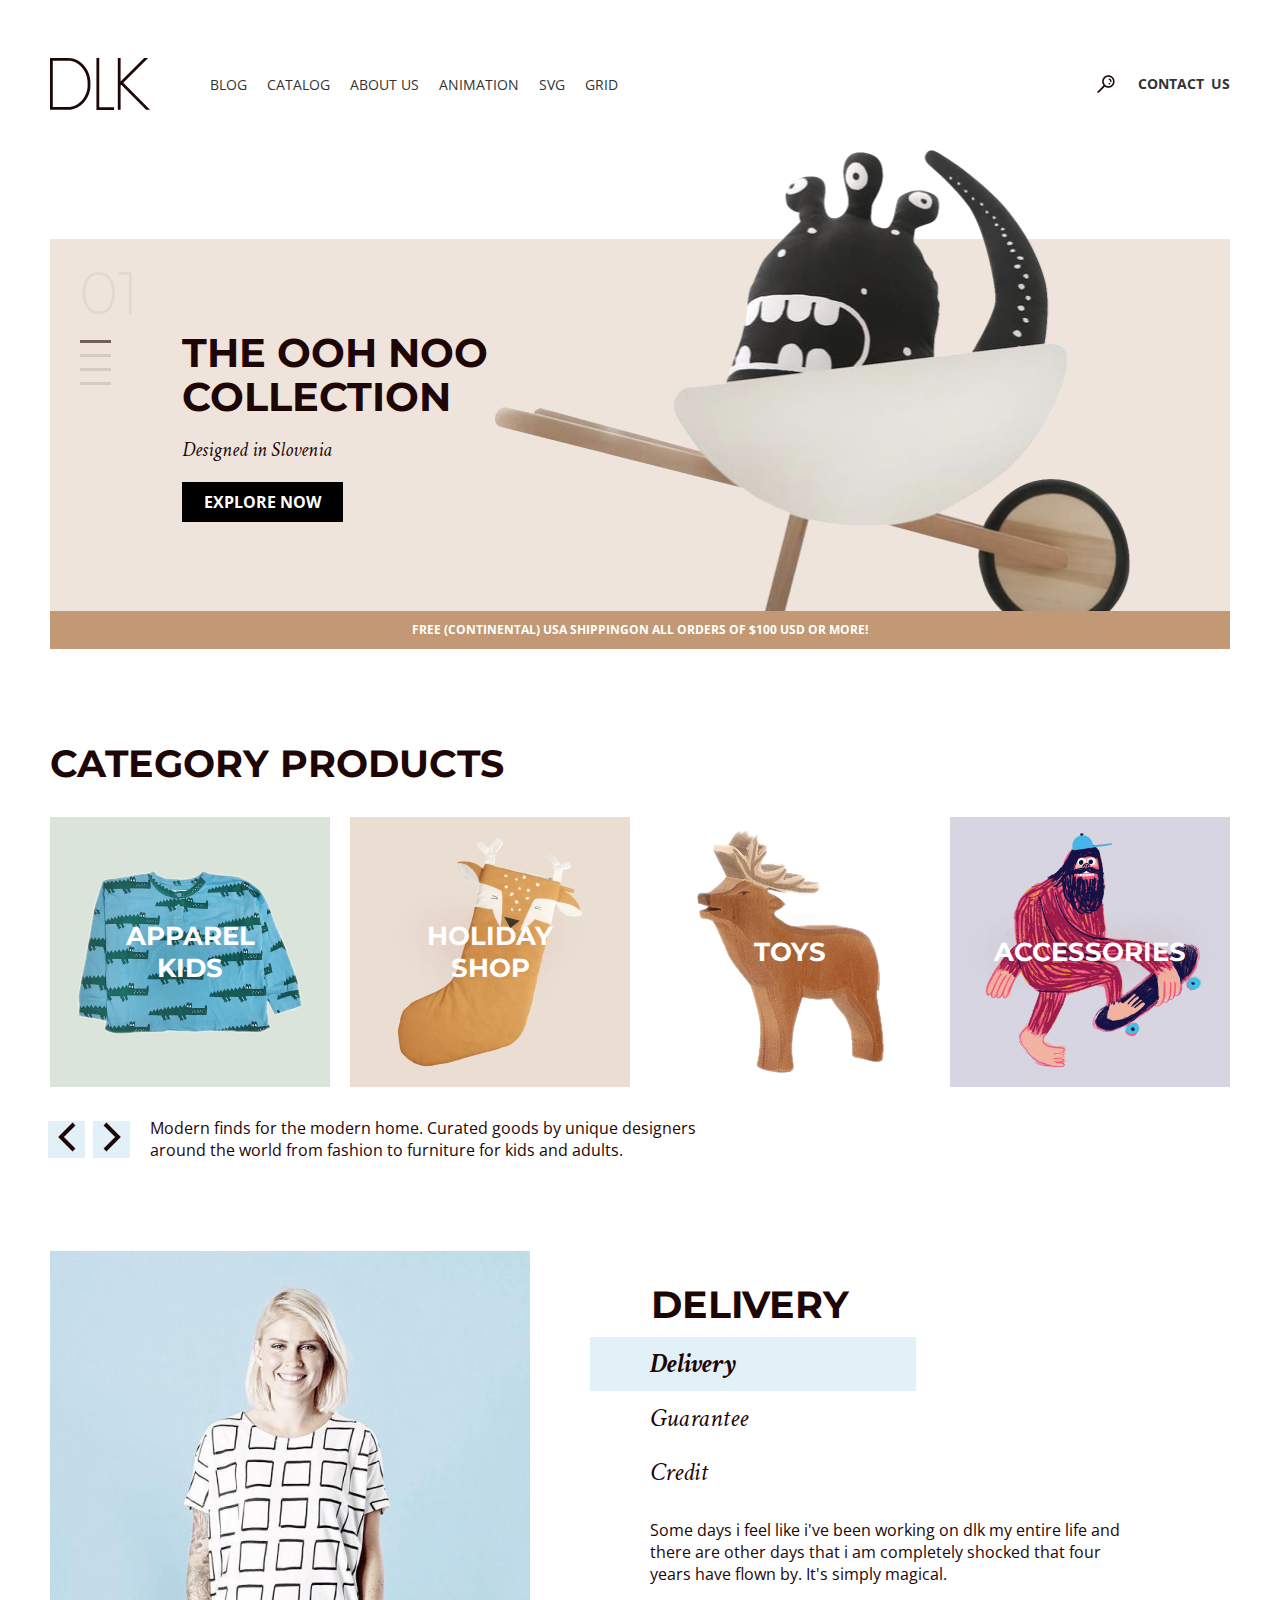
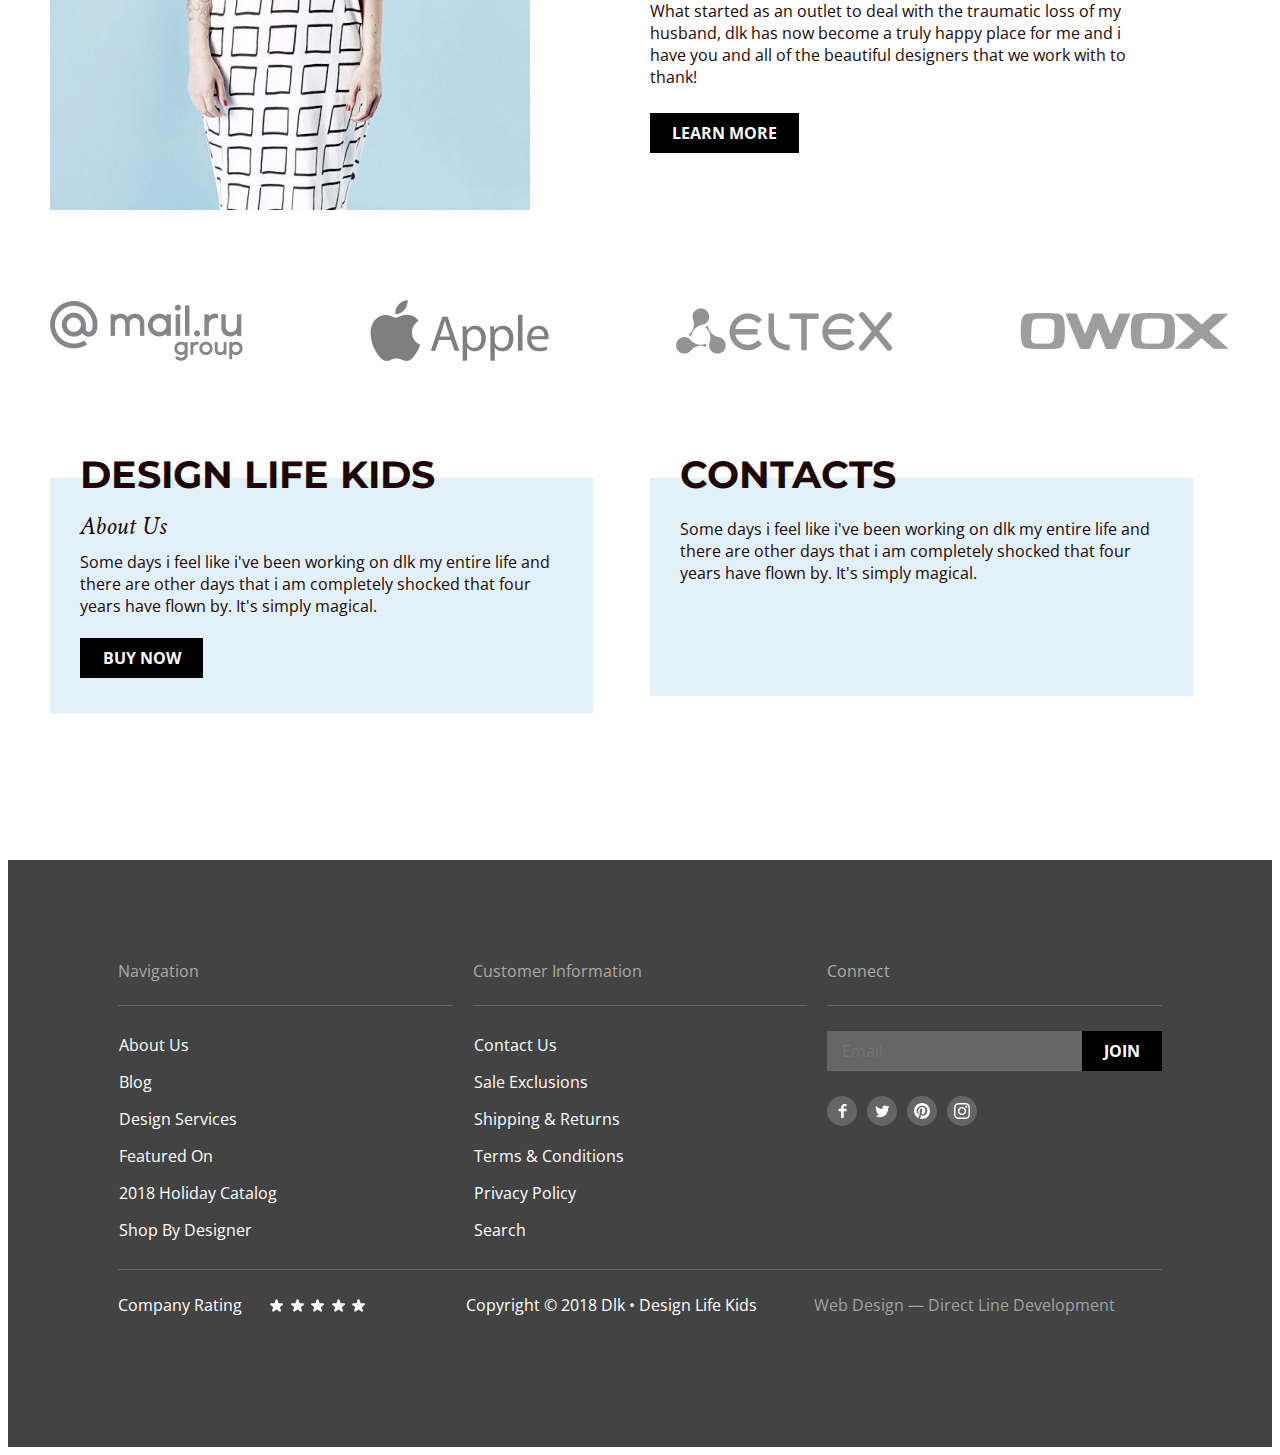
==== commit 3ca5649e: "qwerty" ====
--- a/index.html
+++ b/index.html
@@ -18,7 +18,7 @@
   </head>
   <body>
     <header class="header container">
-  <a class="header__logo" href="index.html" aria-label="Company Logo">
+  <a class="header__logo" href="./index.html" aria-label="Company Logo">
       <object type="image/svg+xml" data="images/cat.svg">
         <img src="./static/images/logo.svg" alt="Company Logo">
       </object>
@@ -149,7 +149,7 @@
     <li class="header__list-item">
   <a
     class="header__link header__link_last"
-    href="/pages/contact-us"
+    href="./pages/contact-us/index.html"
   >
     contact us
   </a>
@@ -273,7 +273,7 @@
     </a>
   </li>
             <li class="category__card">
-    <a class="category__card__link" href="/pages/toys/">
+    <a class="category__card__link" href="./pages/toys/index.html">
       <picture>
         <source srcset="./static/images/toys.png, ./static/images/toys_2x.png 2x" media="(min-width: 1024px)">
           <source srcset="./static/images/toys-tablet.png" media="(min-width: 465px) and (max-width: 1023px)">
@@ -588,7 +588,7 @@
   <a class="footer__link @@class" href="#">about us</a>
 </li>
         <li class="footer__list-item @@list-class">
-  <a class="footer__link @@class" href="/pages/blog">blog</a>
+  <a class="footer__link @@class" href="./pages/blog/index.html">blog</a>
 </li>
         <li class="footer__list-item @@list-class">
   <a class="footer__link @@class" href="#">design services</a>
@@ -608,7 +608,7 @@
       <h2 class="footer__title">Customer Information</h2>
       <ul class="footer__customer-list">
         <li class="footer__list-item @@list-class">
-  <a class="footer__link @@class" href="/pages/contact-us">Contact Us</a>
+  <a class="footer__link @@class" href="./pages/contact-us/index.html">Contact Us</a>
 </li>
         <li class="footer__list-item @@list-class">
   <a class="footer__link @@class" href="#">Sale Exclusions</a>
